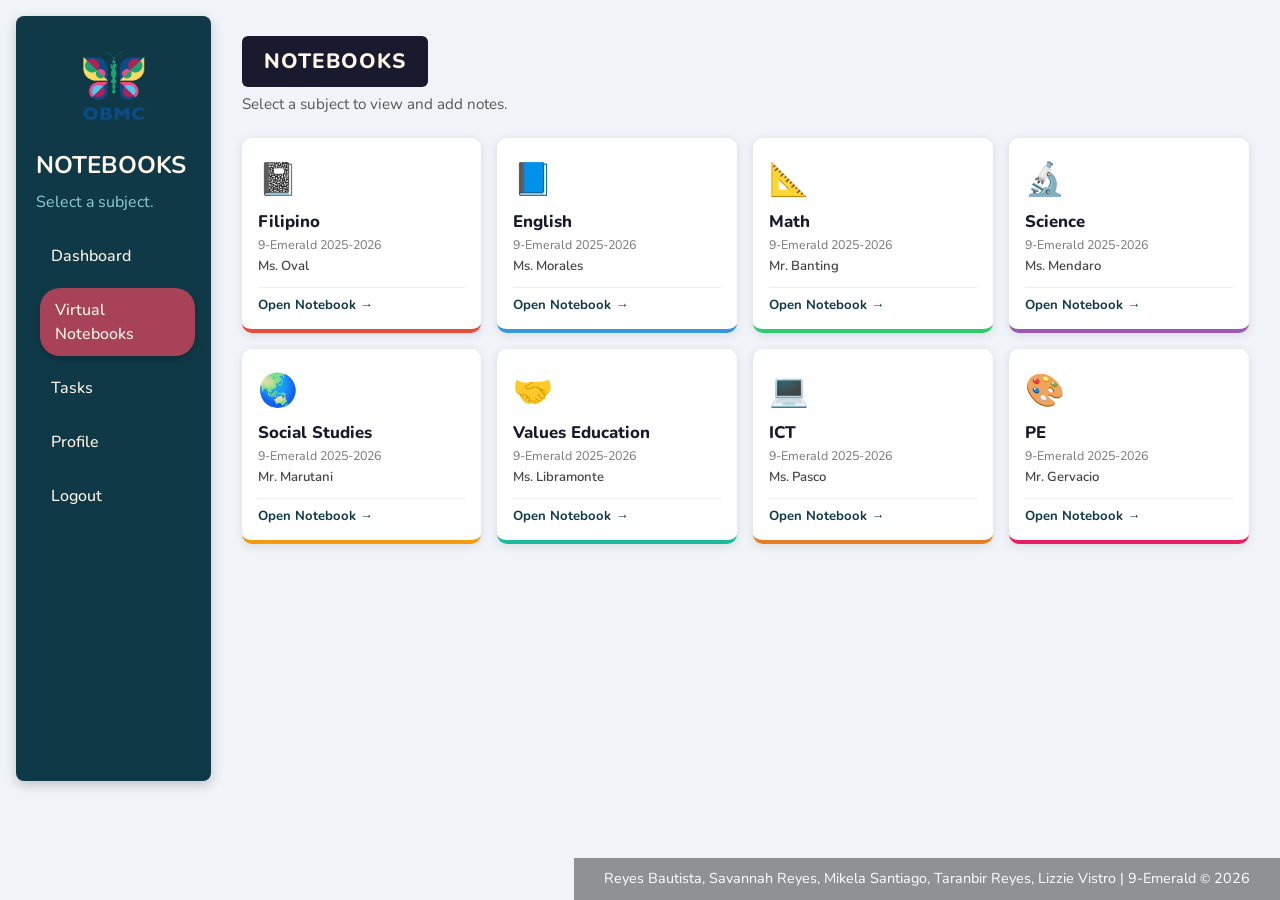
==== notebooks.html @ 1d96b234 "Add files via upload" ====
<!DOCTYPE html>
<html lang="en">
<head>
  <meta charset="UTF-8" />
  <meta name="viewport" content="width=device-width, initial-scale=1.0" />
  <title>Virtual Notebooks | Student Portal</title>

  <link rel="stylesheet" href="https://cdn.jsdelivr.net/npm/bootstrap@5.3.3/dist/css/bootstrap.min.css" />

  <link href="https://fonts.googleapis.com/css2?family=Nunito:wght@400;600;700;800&display=swap" rel="stylesheet" />

  <link rel="stylesheet" href="notebooks.css" />
</head>
<body id="reyes-body">

  <div class="container-fluid p-3">
    <div class="row g-3">

      <div class="col-md-2 mb-2">
        <div id="reyes-sidebar">
          <div class="text-center">
            <img src="logo.png" width="90" alt="School Logo" />
          </div>
          <h4 id="reyes-side-title">NOTEBOOKS</h4>
          <p id="reyes-side-text">Select a subject.</p>
          <a href="dashboard.html">Dashboard</a>
          <a href="notebooks.html" class="active">Virtual Notebooks</a>
          <a href="tasks.html">Tasks</a>
          <a href="profile.html">Profile</a>
          <a href="login.html">Logout</a>
        </div>
      </div>

      <div class="col-md-10">
        <div id="notebooks-main">

          <div id="notebooks-header-badge">NOTEBOOKS</div>
          <p id="notebooks-sub">Select a subject to view and add notes.</p>

          <div class="row g-3" id="subjects-grid">

            <!-- Filipino -->
            <div class="col-6 col-sm-4 col-lg-3">
              <div class="subject-card card-filipino" onclick="openNotebook('Filipino', 'Ms. Oval')">
                <span class="notebook-icon">&#128211;</span>
                <h5>Filipino</h5>
                <span class="card-section">9-Emerald 2025-2026</span>
                <span class="card-teacher">Ms. Oval</span>
                <button class="card-open-btn">Open Notebook &rarr;</button>
              </div>
            </div>

            <!-- English -->
            <div class="col-6 col-sm-4 col-lg-3">
              <div class="subject-card card-english" onclick="openNotebook('English', 'Ms. Morales')">
                <span class="notebook-icon">&#128216;</span>
                <h5>English</h5>
                <span class="card-section">9-Emerald 2025-2026</span>
                <span class="card-teacher">Ms. Morales</span>
                <button class="card-open-btn">Open Notebook &rarr;</button>
              </div>
            </div>

            <!-- Math -->
            <div class="col-6 col-sm-4 col-lg-3">
              <div class="subject-card card-math" onclick="openNotebook('Math', 'Mr. Banting')">
                <span class="notebook-icon">&#128208;</span>
                <h5>Math</h5>
                <span class="card-section">9-Emerald 2025-2026</span>
                <span class="card-teacher">Mr. Banting</span>
                <button class="card-open-btn">Open Notebook &rarr;</button>
              </div>
            </div>

            <!-- Science -->
            <div class="col-6 col-sm-4 col-lg-3">
              <div class="subject-card card-science" onclick="openNotebook('Science', 'Ms. Mendaro')">
                <span class="notebook-icon">&#128300;</span>
                <h5>Science</h5>
                <span class="card-section">9-Emerald 2025-2026</span>
                <span class="card-teacher">Ms. Mendaro</span>
                <button class="card-open-btn">Open Notebook &rarr;</button>
              </div>
            </div>

            <!-- Social Studies -->
            <div class="col-6 col-sm-4 col-lg-3">
              <div class="subject-card card-socstud" onclick="openNotebook('Social Studies', 'Mr. Marutani')">
                <span class="notebook-icon">&#127759;</span>
                <h5>Social Studies</h5>
                <span class="card-section">9-Emerald 2025-2026</span>
                <span class="card-teacher">Mr. Marutani</span>
                <button class="card-open-btn">Open Notebook &rarr;</button>
              </div>
            </div>

            <!-- Values Education -->
            <div class="col-6 col-sm-4 col-lg-3">
              <div class="subject-card card-values" onclick="openNotebook('Values Education', 'Ms. Libramonte')">
                <span class="notebook-icon">&#129309;</span>
                <h5>Values Education</h5>
                <span class="card-section">9-Emerald 2025-2026</span>
                <span class="card-teacher">Ms. Libramonte</span>
                <button class="card-open-btn">Open Notebook &rarr;</button>
              </div>
            </div>

            <!-- ICT -->
            <div class="col-6 col-sm-4 col-lg-3">
              <div class="subject-card card-ict" onclick="openNotebook('ICT', 'Ms. Pasco')">
                <span class="notebook-icon">&#128187;</span>
                <h5>ICT</h5>
                <span class="card-section">9-Emerald 2025-2026</span>
                <span class="card-teacher">Ms. Pasco</span>
                <button class="card-open-btn">Open Notebook &rarr;</button>
              </div>
            </div>

            <!-- PE -->
            <div class="col-6 col-sm-4 col-lg-3">
              <div class="subject-card card-pe" onclick="openNotebook('PE', 'Mr. Gervacio')">
                <span class="notebook-icon">&#127912;</span>
                <h5>PE</h5>
                <span class="card-section">9-Emerald 2025-2026</span>
                <span class="card-teacher">Mr. Gervacio</span>
                <button class="card-open-btn">Open Notebook &rarr;</button>
              </div>
            </div>

          </div>
        </div>
      </div>

    </div>
  </div>

  <div id="notebook-modal-overlay">
    <div id="notebook-modal">
      <div id="notebook-modal-header">
        <h4 id="modal-subject-title">Subject Notebook</h4>
        <button id="notebook-modal-close" onclick="closeNotebook()"></button>
      </div>
      <div id="notebook-modal-body">
        <div id="entries-container"></div>

        <!-- Add note area -->
        <div class="add-note-area">
          <p>Add a new note</p>
          <textarea id="new-note-input" placeholder="Type your note here..."></textarea>
          <button class="add-note-btn" onclick="addNote()">Save Note</button>
        </div>
      </div>
    </div>
  </div>

  <!-- ===== FOOTER ===== -->
  <footer id="reyes-footer">
    <p>Reyes Bautista, Savannah Reyes, Mikela Santiago, Taranbir Reyes, Lizzie Vistro | 9-Emerald <small>&copy;</small> 2026</p>
  </footer>

  <!-- Bootstrap JS -->
  <script src="https://cdn.jsdelivr.net/npm/bootstrap@5.3.3/dist/js/bootstrap.bundle.min.js"></script>

  <!-- Project JS -->
  <script src="proj.js"></script>

  <!-- Notebooks JS -->
  <script src="notebooks.js"></script>

</body>
</html>
---- notebooks.css ----
/* ============================================================
   notebooks.css — Virtual Notebooks Page Styles
   Student Portal System | ICT 9 Fourth Quarter 2025-2026
   ============================================================ */

/* ===== RESET & BASE ===== */
* {
  box-sizing: border-box;
  margin: 0;
  padding: 0;
}

body {
  font-family: 'Nunito', sans-serif;
  min-height: 100vh;
  background-color: #f0f4f8;
}

/* ===== BACKGROUND IMAGE ===== */
#reyes-body::before {
  content: "";
  position: fixed;
  top: 0; left: 0; right: 0; bottom: 0;
  background: url("bg.png") no-repeat center center fixed;
  background-size: cover;
  filter: blur(3px);
  opacity: 0.15;
  z-index: -1;
}

#reyes-body {
  position: relative;
  min-height: 100vh;
  padding-bottom: 60px;
}

/* ===== SIDEBAR ===== */
#reyes-sidebar {
  background-color: #103948;
  padding: 25px 20px;
  border-radius: 8px;
  box-shadow: 0px 4px 12px rgba(0,0,0,0.2);
  display: flex;
  flex-direction: column;
  gap: 10px;
  min-height: 85vh;
  height: auto;
  overflow-wrap: break-word;
  word-wrap: break-word;
  word-break: break-word;
}

#reyes-sidebar img {
  margin-bottom: 10px;
  border-radius: 50%;
  max-width: 100%;
  height: auto;
}

#reyes-side-title {
  color: #fff8e9;
  font-weight: bold;
  margin-bottom: 0;
  overflow-wrap: break-word;
  word-wrap: break-word;
}

#reyes-side-text {
  color: #90cbd4;
  margin-bottom: 10px;
  overflow-wrap: break-word;
  word-wrap: break-word;
}

#reyes-sidebar a {
  display: block;
  color: #fff8e9;
  text-decoration: none;
  padding: 10px 15px;
  border-radius: 20px;
  font-weight: 500;
  transition: all 0.25s ease-in-out;
  overflow-wrap: break-word;
  word-wrap: break-word;
  word-break: break-word;
}

#reyes-sidebar a:hover,
#reyes-sidebar a.active {
  color: #fff8e9;
  background-color: #a74258;
  box-shadow: 0px 4px 8px rgba(0,0,0,0.2);
  transform: translateX(4px);
}

/* ===== MAIN CONTENT AREA ===== */
#notebooks-main {
  padding: 20px 15px;
}

/* Page header badge */
#notebooks-header-badge {
  background-color: #1a1a2e;
  color: #fff8e9;
  font-size: 1.3rem;
  font-weight: 800;
  padding: 10px 22px;
  border-radius: 6px;
  display: inline-block;
  letter-spacing: 1px;
  margin-bottom: 6px;
}

#notebooks-sub {
  color: #555;
  font-size: 0.95rem;
  margin-bottom: 22px;
}

/* ===== SUBJECT CARDS ===== */
.subject-card {
  background: #fff;
  border-radius: 10px;
  padding: 18px 16px 14px;
  box-shadow: 0 2px 10px rgba(0,0,0,0.10);
  transition: transform 0.2s ease, box-shadow 0.2s ease;
  cursor: pointer;
  height: 100%;
  border-bottom: 4px solid transparent;
  position: relative;
  overflow: hidden;
}

.subject-card:hover {
  transform: translateY(-4px);
  box-shadow: 0 8px 20px rgba(0,0,0,0.15);
}

/* Accent colors per subject */
.card-filipino  { border-bottom-color: #e74c3c; }
.card-english   { border-bottom-color: #3498db; }
.card-math      { border-bottom-color: #2ecc71; }
.card-science   { border-bottom-color: #9b59b6; }
.card-socstud   { border-bottom-color: #f39c12; }
.card-values    { border-bottom-color: #1abc9c; }
.card-ict       { border-bottom-color: #e67e22; }
.card-pe     { border-bottom-color: #e91e63; }

.subject-card h5 {
  font-weight: 800;
  font-size: 1.05rem;
  color: #1a1a2e;
  margin-bottom: 4px;
}

.subject-card .notebook-icon {
  font-size: 2rem;
  display: block;
  margin-bottom: 8px;
}

.subject-card .card-section {
  font-size: 0.78rem;
  color: #777;
  display: block;
  margin-bottom: 2px;
}

.subject-card .card-teacher {
  font-size: 0.82rem;
  color: #444;
  font-weight: 600;
  display: block;
  margin-bottom: 10px;
}

.card-open-btn {
  display: block;
  width: 100%;
  background: transparent;
  border: none;
  border-top: 1px solid #eee;
  padding-top: 8px;
  color: #103948;
  font-size: 0.82rem;
  font-weight: 700;
  text-align: left;
  cursor: pointer;
  transition: color 0.2s;
}

.card-open-btn:hover {
  color: #a74258;
}

/* ===== MODAL / NOTEBOOK VIEWER ===== */
#notebook-modal-overlay {
  display: none;
  position: fixed;
  inset: 0;
  background: rgba(10,20,30,0.55);
  z-index: 2000;
  align-items: center;
  justify-content: center;
}

#notebook-modal-overlay.show {
  display: flex;
}

#notebook-modal {
  background: #fff;
  border-radius: 12px;
  width: 90%;
  max-width: 640px;
  max-height: 80vh;
  overflow-y: auto;
  box-shadow: 0 16px 48px rgba(0,0,0,0.3);
  animation: slideUp 0.25s ease;
}

@keyframes slideUp {
  from { transform: translateY(40px); opacity: 0; }
  to   { transform: translateY(0);    opacity: 1; }
}

#notebook-modal-header {
  padding: 20px 24px 14px;
  border-bottom: 1px solid #eee;
  display: flex;
  justify-content: space-between;
  align-items: center;
}

#notebook-modal-header h4 {
  font-weight: 800;
  color: #1a1a2e;
  margin: 0;
}

#notebook-modal-close {
  background: none;
  border: none;
  font-size: 1.4rem;
  cursor: pointer;
  color: #666;
  line-height: 1;
}

#notebook-modal-close:hover {
  color: #a74258;
}

#notebook-modal-body {
  padding: 20px 24px;
}

.notebook-entry {
  background: #f7f9fc;
  border-radius: 8px;
  padding: 14px 16px;
  margin-bottom: 12px;
  border-left: 4px solid #103948;
}

.notebook-entry h6 {
  font-weight: 700;
  color: #103948;
  margin-bottom: 4px;
  font-size: 0.92rem;
}

.notebook-entry p {
  font-size: 0.85rem;
  color: #555;
  margin: 0;
  line-height: 1.6;
}

.notebook-entry .entry-date {
  font-size: 0.75rem;
  color: #999;
  margin-bottom: 6px;
  display: block;
}

.add-note-area {
  margin-top: 16px;
  border-top: 1px solid #eee;
  padding-top: 16px;
}

.add-note-area p {
  font-weight: 700;
  font-size: 0.9rem;
  color: #1a1a2e;
  margin-bottom: 8px;
}

.add-note-area textarea {
  width: 100%;
  border: 1px solid #dde3ea;
  border-radius: 8px;
  padding: 10px 14px;
  font-family: 'Nunito', sans-serif;
  font-size: 0.88rem;
  resize: vertical;
  min-height: 80px;
  outline: none;
  transition: border-color 0.2s;
}

.add-note-area textarea:focus {
  border-color: #103948;
}

.add-note-btn {
  margin-top: 8px;
  background-color: #103948;
  color: #fff8e9;
  border: none;
  border-radius: 20px;
  padding: 8px 22px;
  font-family: 'Nunito', sans-serif;
  font-weight: 700;
  font-size: 0.88rem;
  cursor: pointer;
  transition: background 0.2s, transform 0.15s;
}

.add-note-btn:hover {
  background-color: #a74258;
  transform: translateY(-1px);
}

/* ===== FOOTER ===== */
#reyes-footer {
  position: fixed;
  bottom: 0px;
  right: 0;
  z-index: 1000;
  display: flex;
  justify-content: flex-end;
  width: auto;
  background-color: rgba(120, 120, 120, 0.8) !important;
  padding: 10px 30px;
}

#reyes-footer p {
  color: white !important;
  margin: 0;
  font-size: 0.9rem;
}

/* ===== RESPONSIVE ===== */
@media (max-width: 768px) {
  #reyes-sidebar { min-height: auto; }
  #notebooks-main { padding: 12px 8px; }
}
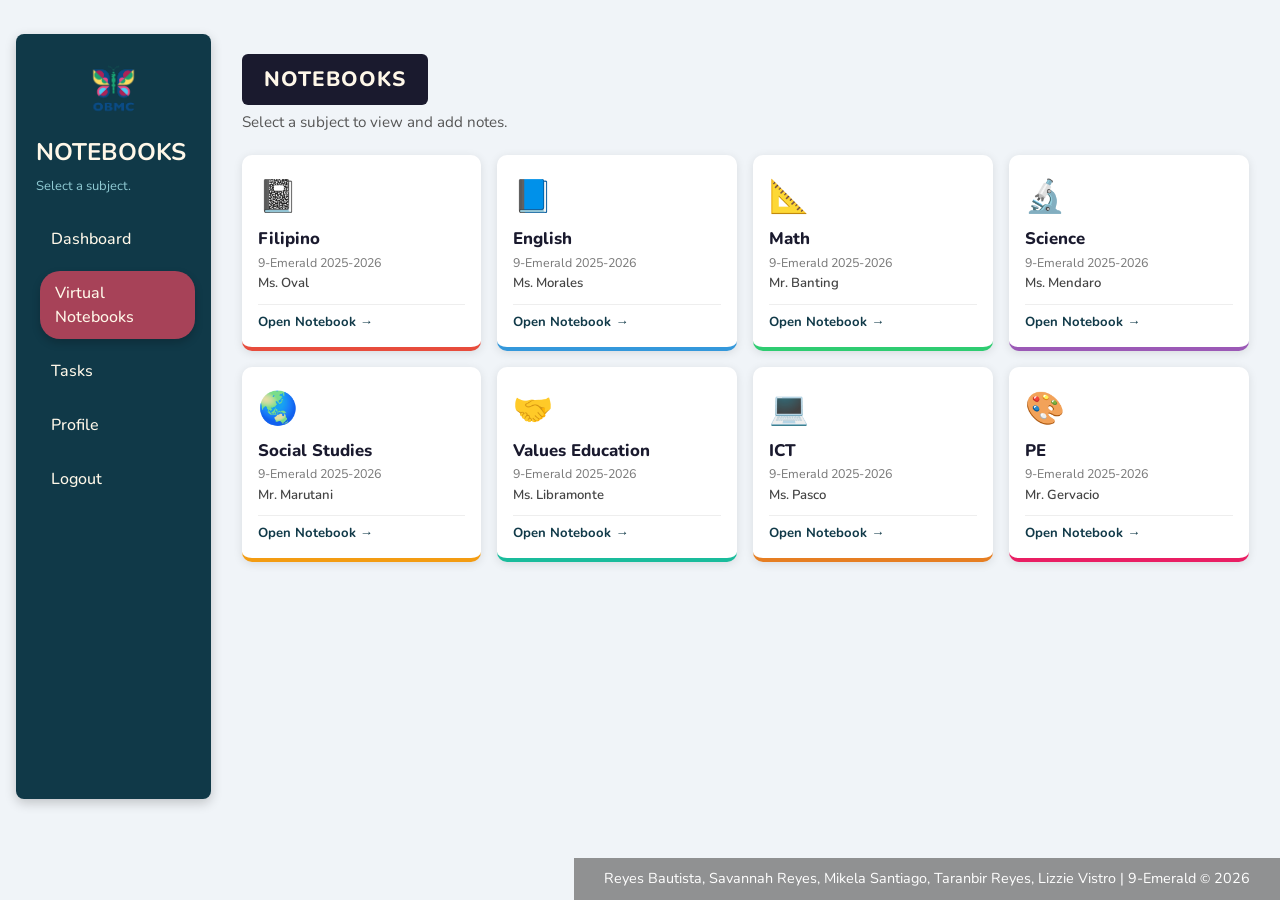
==== commit 883668c5: "Update notebooks.html" ====
--- a/notebooks.html
+++ b/notebooks.html
@@ -9,7 +9,7 @@
 
   <link href="https://fonts.googleapis.com/css2?family=Nunito:wght@400;600;700;800&display=swap" rel="stylesheet" />
 
-  <link rel="stylesheet" href="notebooks.css" />
+  <link rel="stylesheet" href="style.css" />
 </head>
 <body id="reyes-body">
 
@@ -27,7 +27,7 @@
           <a href="notebooks.html" class="active">Virtual Notebooks</a>
           <a href="tasks.html">Tasks</a>
           <a href="profile.html">Profile</a>
-          <a href="login.html">Logout</a>
+          <a href="index.html">Logout</a>
         </div>
       </div>
 
--- a/style.css
+++ b/style.css
@@ -0,0 +1,996 @@
+/* Dashboard Styles */
+#singh-sidebar {
+    background-color: #103948;
+    padding: 25px 20px;
+    border-radius: 8px; 
+    box-shadow: 0px 4px 12px rgba(0,0,0,0.2);
+    display: flex;
+    flex-direction: column;
+    gap: 10px; 
+    min-height: 85vh;
+    height: auto;
+    overflow-wrap: break-word;
+    word-wrap: break-word;
+    word-break: break-word;
+}
+
+#singh-sidebar img {
+    margin-bottom: 10px;
+    border-radius: 50%; 
+    max-width: 100%;
+    height: auto;
+}
+
+#singh-side-title {
+    color: #fff8e9; 
+    font-weight: bold;
+    margin-bottom: 0;
+    overflow-wrap: break-word;
+    word-wrap: break-word;
+}
+
+#singh-side-text {
+    color: #90cbd4;
+    margin-bottom: 10px;
+    overflow-wrap: break-word;
+    word-wrap: break-word;
+}
+
+#singh-sidebar a {
+    display: block;
+    color: #fff8e9;
+    text-decoration: none;
+    padding: 10px 15px;
+    border-radius: 20px;
+    font-weight: 500;
+    overflow-wrap: break-word;
+    word-wrap: break-word;
+    word-break: break-word;
+}
+
+#singh-sidebar a:hover {
+    color: #fff8e9;
+    background-color: #a74258;
+    box-shadow: 0px 4px 8px rgba(0,0,0,0.2);
+    transform: translateX(4px);
+}
+
+#dBod::before {
+    content: "";
+    position: fixed;
+    top: 0; left: 0; right: 0; bottom: 0;
+    background: url("bg.png") no-repeat center center fixed;
+    background-size: cover;
+    filter: blur(3px);
+    opacity: 0.15; 
+    z-index: -1;
+}
+#dBod {
+     background-color: #f8f9fa;
+     font-family: 'Gill Sans', 'Gill Sans MT', Calibri, 'Trebuchet MS', sans-serif;
+     min-height: 1000px;
+     display: flex;
+     flex-direction: column;
+}
+
+#dashTitle {
+    background-color: #1e252b;
+    color: white;
+    display: inline-block;
+    padding: 12px 35px;
+    border-radius: 15px;
+    letter-spacing: 1px;
+    font-size: 32px;
+    margin-bottom: 10px;
+}
+
+.text-muted {
+    color: #333 !important;
+    font-size: 1rem;
+    margin-left: 5px;
+}
+
+.header-section {
+    text-align: left;
+    margin-bottom: 40px !important;
+}
+
+#ictTitle {
+     color: #00cefb !important;
+     font-size: 28px;
+     margin-bottom: 5px;
+     text-align: left;
+}
+
+#currHead {
+     font-size: 22px;
+     text-align: left;
+     margin-bottom: 30px;
+}
+
+#dashBox {
+     background-color: white;
+     padding: 40px;
+     border-radius: 15px;
+     box-shadow: 0 4px 15px rgba(0,0,0,0.1);
+     width: 100%;
+     max-width: 650px;
+     margin-left: 0 !important;
+}
+
+#theList {
+     list-style-type: upper-roman;
+     padding-left: 25px;
+}
+
+#theList> li {
+     font-weight: bold;
+     margin-bottom: 20px;
+}
+
+#quarterHighlight {
+     background-color: #93e9fa;
+     padding: 2px 10px;
+     border-radius: 4px;
+     font-weight: normal;
+}
+
+#theList ul {
+     list-style-type: circle;
+     font-weight: normal;
+     color: #444;
+     margin-top: 10px;
+}
+
+#footerContainer {
+     position: fixed;
+     bottom: 0px;
+     right: 0;
+     z-index: 1000;
+     display: flex;
+     justify-content: flex-end;
+     width: auto;
+}
+
+#footerBox {
+     background-color: rgba(120, 120, 120, 0.8) !important;
+     padding: 10px 30px;
+}
+
+#footerBox p {
+     color: white !important;
+     margin: 0;
+     font-size: 0.9rem;
+}
+
+/* LOGIN PAGE STYLES */
+body {
+    font-family: 'Lucida Sans', 'Lucida Sans Regular', 'Lucida Grande';
+    height: 100vh;
+    display: flex;
+    justify-content: center;
+    align-items: center;
+    position: relative;
+    overflow: hidden;
+}
+
+body::before {
+    content: "";
+    position: absolute;
+    top: 0; left: 0; right: 0; bottom: 0;
+    background: url("bg.png") no-repeat center center fixed;
+    background-size: cover;
+    filter: blur(3px);
+    opacity: 0.25;
+    z-index: -1;
+}
+
+form {
+    padding: 30px;
+    text-align: center;
+    border-radius: 8px;
+    box-shadow: 0px 4px 12px rgba(0,0,0,0.3);
+    width: 320px;
+    background-color: #90cbd4;
+}
+
+img {
+    width: 60px;
+    height: auto;
+    margin-bottom: 10px;
+}
+
+h2 {
+    margin-bottom: 20px;
+    color: #103948;
+}
+
+label {
+    display: block;
+    text-align: left;
+    margin: 10px 0 5px;
+    color: #232323;
+}
+
+#user, #pass {
+    width: 100%;
+    padding: 8px;
+    border-radius: 20px;
+    margin-bottom: 15px;
+    border: none;
+    background-color: #fff8e9;
+}
+
+#stay {
+    margin-right: 5px;
+}
+
+p {
+    font-size: small;
+    color: #555;
+    margin-bottom: 10px;
+}
+
+#login {
+    background-color: #a74258;
+    color:#fff8e9;
+    border-color: #87515c;
+    cursor: pointer;
+}
+
+#reset {
+    background-color: #c9c5b0;
+    border-color: #bab497;
+    margin-left: 10px;
+    cursor: pointer;
+}
+
+details {
+    display: block;
+    margin-top: 15px;
+    background: none;
+    border: none;
+    color: #114716;
+    font-size: small;
+}
+
+/* --- BODY --- */
+#singh-body {
+    font-family: 'Lucida Sans', 'Lucida Sans Regular', 'Lucida Grande', sans-serif;
+    position: relative;
+    min-height: 100vh;
+}
+
+/* BG PICTURE */
+body::before {
+    content: "";
+    position: absolute;
+    top: 0; left: 0; right: 0; bottom: 0;
+    background: url("bg.png") no-repeat center center fixed;
+    background-size: cover;
+    filter: blur(3px);
+    opacity: 0.25;
+    z-index: -1;
+}
+
+/* --- SIDEBAR --- */
+#singh-sidebar {
+    background-color: #103948;
+    padding: 25px 20px;
+    border-radius: 8px; 
+    box-shadow: 0px 4px 12px rgba(0,0,0,0.2);
+    display: flex;
+    flex-direction: column;
+    gap: 10px; 
+    min-height: 85vh;
+    height: auto;
+    overflow-wrap: break-word;
+    word-wrap: break-word;
+    word-break: break-word;
+}
+
+#singh-sidebar img {
+    margin-bottom: 10px;
+    border-radius: 50%; 
+    max-width: 100%;
+    height: auto;
+}
+
+#singh-side-title {
+    color: #fff8e9; 
+    font-weight: bold;
+    margin-bottom: 0;
+    overflow-wrap: break-word;
+    word-wrap: break-word;
+}
+
+#singh-side-text {
+    color: #90cbd4;
+    margin-bottom: 10px;
+    overflow-wrap: break-word;
+    word-wrap: break-word;
+}
+
+#singh-sidebar a {
+    display: block;
+    color: #fff8e9;
+    text-decoration: none;
+    padding: 10px 15px;
+    border-radius: 20px;
+    font-weight: 500;
+    overflow-wrap: break-word;
+    word-wrap: break-word;
+    word-break: break-word;
+    transition: all 0.25s ease-in-out;
+}
+
+#singh-sidebar a:hover {
+    color: #fff8e9;
+    background-color: #a74258;
+    box-shadow: 0px 4px 8px rgba(0,0,0,0.2);
+    transform: translateX(4px);
+}
+
+/* --- TASKS --- */
+#singh-task-heading {
+    background-color: #1e252b;
+    color: white;
+    display: inline-block;
+    padding: 12px 35px;
+    border-radius: 15px;
+    letter-spacing: 1px;
+    font-size: 32px;
+    margin-bottom: 30px; /* Adjusted to visually match the profile page heading gap */
+}
+
+.singh-task-card {
+    background-color: #ffffff; 
+    border-radius: 8px; 
+    padding: 25px;
+    box-shadow: 0px 4px 12px rgba(0,0,0,0.1); 
+    border-left: 5px solid #90cbd4; 
+    transition: 0.3s ease;
+}
+
+.singh-task-card:hover {
+    transform: translateY(-5px);
+    box-shadow: 0px 6px 18px rgba(0,0,0,0.15);
+    border-left-color: #a74258; 
+}
+
+.singh-task-card h3 {
+    font-weight: bold;
+    color: #103948; 
+}
+
+.singh-task-card p {
+    color: #232323; 
+}
+
+.singh-task-card small {
+    color: #757575; 
+}
+
+/* --- BUTTONS --- */
+#singh-btn1,
+#singh-btn2,
+#singh-btn4 {
+    background-color: #a74258; 
+    color: #fff8e9;
+    border: 1px solid #87515c;
+    border-radius: 20px;
+    padding: 6px 16px;
+    cursor: pointer;
+    font-weight: 500;
+    transition: background-color 0.2s;
+}
+
+#singh-btn1:hover,
+#singh-btn2:hover,
+#singh-btn4:hover {
+    background-color: #8c3246; 
+}
+
+#singh-btn3 {
+    background-color: #c9c5b0; 
+    color: #232323;
+    border: 1px solid #bab497;
+    border-radius: 20px;
+    padding: 6px 16px;
+    cursor: pointer;
+    font-weight: 500;
+    transition: background-color 0.2s;
+}
+
+#singh-btn3:hover {
+    background-color: #bab497;
+}
+
+/* --- FOOTER --- */
+#singh-footer {
+    position: fixed;
+    bottom: 0px;
+    right: 0;
+    z-index: 1000;
+    display: flex;
+    justify-content: flex-end;
+    width: auto;
+    background-color: rgba(120, 120, 120, 0.8) !important;
+    padding: 10px 30px;
+}    
+
+#singh-footer p {
+    color: white !important;
+    margin: 0;
+    font-size: 0.9rem;
+}
+
+#singh-sidebar {
+    background-color: #103948;
+    padding: 25px 20px;
+    border-radius: 8px; 
+    box-shadow: 0px 4px 12px rgba(0,0,0,0.2);
+    display: flex;
+    flex-direction: column;
+    gap: 10px; 
+    min-height: 85vh;
+    height: auto;
+    overflow-wrap: break-word;
+    word-wrap: break-word;
+    word-break: break-word;
+}
+
+#singh-sidebar img {
+    margin-bottom: 10px;
+    border-radius: 50%; 
+    max-width: 100%;
+    height: auto;
+}
+
+#singh-side-title {
+    color: #fff8e9; 
+    font-weight: bold;
+    margin-bottom: 0;
+    overflow-wrap: break-word;
+    word-wrap: break-word;
+}
+
+#singh-side-text {
+    color: #90cbd4;
+    margin-bottom: 10px;
+    overflow-wrap: break-word;
+    word-wrap: break-word;
+}
+
+#singh-sidebar a {
+    display: block;
+    color: #fff8e9;
+    text-decoration: none;
+    padding: 10px 15px;
+    border-radius: 20px;
+    font-weight: 500;
+    transition: all 0.25s ease-in-out;
+    overflow-wrap: break-word;
+    word-wrap: break-word;
+    word-break: break-word;
+}
+
+#singh-sidebar a:hover {
+    color: #fff8e9;
+    background-color: #a74258;
+    box-shadow: 0px 4px 8px rgba(0,0,0,0.2);
+    transform: translateX(4px);
+}
+
+#nathan-body {
+     background-color: #f8f9fa;
+     font-family: 'Gill Sans', 'Gill Sans MT', Calibri, 'Trebuchet MS', sans-serif;
+     min-height: 1000px;
+     display: flex;
+     flex-direction: column;
+     position: relative;
+}
+
+#nathan-body::before {
+     content: "";
+     position: fixed;
+     top: 0; left: 0; right: 0; bottom: 0;
+     background: url("bg.png") no-repeat center center fixed;
+     background-size: cover;
+     filter: blur(3px);
+     opacity: 0.15;
+     z-index: -1;
+}
+
+#profileTitle {
+    background-color: #1e252b;
+    color: white;
+    display: inline-block;
+    padding: 12px 35px;
+    border-radius: 15px;
+    letter-spacing: 1px;
+    font-size: 32px;
+    margin-bottom: 10px;
+}
+
+.text-muted {
+    color: #333 !important;
+    font-size: 1rem;
+    margin-left: 5px;
+}
+
+.header-section {
+    text-align: left;
+    margin-bottom: 40px !important;
+}
+
+.profile-layout-container {
+     display: flex;
+     align-items: flex-start;
+     justify-content: center;
+     gap: 50px;
+     margin-top: 20px;
+     width: 100%;
+}
+
+.avatar-upload-box {
+     display: flex;
+     flex-direction: column;
+     align-items: center;
+     gap: 20px;
+}
+
+.profile-avatar-wrapper {
+     width: 160px;
+     height: 160px;
+     border-radius: 50%;
+     overflow: hidden;
+     background-color: #79ebff;
+     box-shadow: 0 4px 10px rgba(0,0,0,0.1);
+}
+
+.profile-avatar-wrapper img {
+     width: 100%;
+     height: 100%;
+     object-fit: cover;
+}
+
+.file-input-wrapper input[type="file"] {
+     font-size: 0.9rem;
+     color: #444;
+     background-color: #ffffff;
+     border: 1px solid #dee2e6;
+     border-radius: 4px;
+     padding: 6px 12px;
+     max-width: 230px;
+}
+
+#infoCardBox {
+     background-color: #ffffff;
+     padding: 40px;
+     border-radius: 15px;
+     box-shadow: 0 4px 20px rgba(0,0,0,0.08);
+     width: 100%;
+     max-width: 420px;
+     display: flex;
+     flex-direction: column;
+     gap: 22px;
+}
+
+.card-info-title {
+     font-size: 24px;
+     font-weight: bold;
+     color: #212529;
+     margin-bottom: 5px;
+}
+
+.info-field-group {
+     display: flex;
+     flex-direction: column;
+     gap: 2px;
+}
+
+.info-field-group label {
+     font-size: 0.85rem;
+     color: #8c9399;
+     font-weight: 500;
+}
+
+.info-field-group p {
+     font-size: 1rem;
+     color: #212529;
+     margin: 0;
+     font-weight: 500;
+     word-break: break-all;
+}
+
+#btnChangePassword {
+     background-color: #00cefb;
+     color: #000000;
+     font-weight: 600;
+     border: none;
+     border-radius: 8px;
+     padding: 12px;
+     width: 100%;
+     margin-top: 10px;
+     transition: background-color 0.2s ease-in-out;
+}
+
+#btnChangePassword:hover {
+     background-color: #00b4dc;
+     color: #000000;
+}
+
+/* COMPLEX FOOTER IDs APPLIED HERE */
+#nathan-footer {
+    position: fixed;
+     bottom: 0px;
+     right: 0;
+     z-index: 1000;
+     display: flex;
+     justify-content: flex-end;
+     width: auto;
+    background-color: rgba(120, 120, 120, 0.8) !important;
+    padding: 10px 30px;
+}    
+
+#nathan-footer p {
+     color: white !important;
+     margin: 0;
+     font-size: 0.9rem;
+}
+
+
+* {
+  box-sizing: border-box;
+  margin: 0;
+  padding: 0;
+}
+
+body {
+  font-family: 'Nunito', sans-serif;
+  min-height: 100vh;
+  background-color: #f0f4f8;
+}
+
+/* ===== BACKGROUND IMAGE ===== */
+#reyes-body::before {
+  content: "";
+  position: fixed;
+  top: 0; left: 0; right: 0; bottom: 0;
+  background: url("bg.png") no-repeat center center fixed;
+  background-size: cover;
+  filter: blur(3px);
+  opacity: 0.15;
+  z-index: -1;
+}
+
+#reyes-body {
+  position: relative;
+  min-height: 100vh;
+  padding-bottom: 60px;
+}
+
+/* ===== SIDEBAR ===== */
+#reyes-sidebar {
+  background-color: #103948;
+  padding: 25px 20px;
+  border-radius: 8px;
+  box-shadow: 0px 4px 12px rgba(0,0,0,0.2);
+  display: flex;
+  flex-direction: column;
+  gap: 10px;
+  min-height: 85vh;
+  height: auto;
+  overflow-wrap: break-word;
+  word-wrap: break-word;
+  word-break: break-word;
+}
+
+#reyes-sidebar img {
+  margin-bottom: 10px;
+  border-radius: 50%;
+  max-width: 100%;
+  height: auto;
+}
+
+#reyes-side-title {
+  color: #fff8e9;
+  font-weight: bold;
+  margin-bottom: 0;
+  overflow-wrap: break-word;
+  word-wrap: break-word;
+}
+
+#reyes-side-text {
+  color: #90cbd4;
+  margin-bottom: 10px;
+  overflow-wrap: break-word;
+  word-wrap: break-word;
+}
+
+#reyes-sidebar a {
+  display: block;
+  color: #fff8e9;
+  text-decoration: none;
+  padding: 10px 15px;
+  border-radius: 20px;
+  font-weight: 500;
+  transition: all 0.25s ease-in-out;
+  overflow-wrap: break-word;
+  word-wrap: break-word;
+  word-break: break-word;
+}
+
+#reyes-sidebar a:hover,
+#reyes-sidebar a.active {
+  color: #fff8e9;
+  background-color: #a74258;
+  box-shadow: 0px 4px 8px rgba(0,0,0,0.2);
+  transform: translateX(4px);
+}
+
+/* ===== MAIN CONTENT AREA ===== */
+#notebooks-main {
+  padding: 20px 15px;
+}
+
+/* Page header badge */
+#notebooks-header-badge {
+  background-color: #1a1a2e;
+  color: #fff8e9;
+  font-size: 1.3rem;
+  font-weight: 800;
+  padding: 10px 22px;
+  border-radius: 6px;
+  display: inline-block;
+  letter-spacing: 1px;
+  margin-bottom: 6px;
+}
+
+#notebooks-sub {
+  color: #555;
+  font-size: 0.95rem;
+  margin-bottom: 22px;
+}
+
+/* ===== SUBJECT CARDS ===== */
+.subject-card {
+  background: #fff;
+  border-radius: 10px;
+  padding: 18px 16px 14px;
+  box-shadow: 0 2px 10px rgba(0,0,0,0.10);
+  transition: transform 0.2s ease, box-shadow 0.2s ease;
+  cursor: pointer;
+  height: 100%;
+  border-bottom: 4px solid transparent;
+  position: relative;
+  overflow: hidden;
+}
+
+.subject-card:hover {
+  transform: translateY(-4px);
+  box-shadow: 0 8px 20px rgba(0,0,0,0.15);
+}
+
+/* Accent colors per subject */
+.card-filipino  { border-bottom-color: #e74c3c; }
+.card-english   { border-bottom-color: #3498db; }
+.card-math      { border-bottom-color: #2ecc71; }
+.card-science   { border-bottom-color: #9b59b6; }
+.card-socstud   { border-bottom-color: #f39c12; }
+.card-values    { border-bottom-color: #1abc9c; }
+.card-ict       { border-bottom-color: #e67e22; }
+.card-pe     { border-bottom-color: #e91e63; }
+
+.subject-card h5 {
+  font-weight: 800;
+  font-size: 1.05rem;
+  color: #1a1a2e;
+  margin-bottom: 4px;
+}
+
+.subject-card .notebook-icon {
+  font-size: 2rem;
+  display: block;
+  margin-bottom: 8px;
+}
+
+.subject-card .card-section {
+  font-size: 0.78rem;
+  color: #777;
+  display: block;
+  margin-bottom: 2px;
+}
+
+.subject-card .card-teacher {
+  font-size: 0.82rem;
+  color: #444;
+  font-weight: 600;
+  display: block;
+  margin-bottom: 10px;
+}
+
+.card-open-btn {
+  display: block;
+  width: 100%;
+  background: transparent;
+  border: none;
+  border-top: 1px solid #eee;
+  padding-top: 8px;
+  color: #103948;
+  font-size: 0.82rem;
+  font-weight: 700;
+  text-align: left;
+  cursor: pointer;
+  transition: color 0.2s;
+}
+
+.card-open-btn:hover {
+  color: #a74258;
+}
+
+/* ===== MODAL / NOTEBOOK VIEWER ===== */
+#notebook-modal-overlay {
+  display: none;
+  position: fixed;
+  inset: 0;
+  background: rgba(10,20,30,0.55);
+  z-index: 2000;
+  align-items: center;
+  justify-content: center;
+}
+
+#notebook-modal-overlay.show {
+  display: flex;
+}
+
+#notebook-modal {
+  background: #fff;
+  border-radius: 12px;
+  width: 90%;
+  max-width: 640px;
+  max-height: 80vh;
+  overflow-y: auto;
+  box-shadow: 0 16px 48px rgba(0,0,0,0.3);
+  animation: slideUp 0.25s ease;
+}
+
+@keyframes slideUp {
+  from { transform: translateY(40px); opacity: 0; }
+  to   { transform: translateY(0);    opacity: 1; }
+}
+
+#notebook-modal-header {
+  padding: 20px 24px 14px;
+  border-bottom: 1px solid #eee;
+  display: flex;
+  justify-content: space-between;
+  align-items: center;
+}
+
+#notebook-modal-header h4 {
+  font-weight: 800;
+  color: #1a1a2e;
+  margin: 0;
+}
+
+#notebook-modal-close {
+  background: none;
+  border: none;
+  font-size: 1.4rem;
+  cursor: pointer;
+  color: #666;
+  line-height: 1;
+}
+
+#notebook-modal-close:hover {
+  color: #a74258;
+}
+
+#notebook-modal-body {
+  padding: 20px 24px;
+}
+
+.notebook-entry {
+  background: #f7f9fc;
+  border-radius: 8px;
+  padding: 14px 16px;
+  margin-bottom: 12px;
+  border-left: 4px solid #103948;
+}
+
+.notebook-entry h6 {
+  font-weight: 700;
+  color: #103948;
+  margin-bottom: 4px;
+  font-size: 0.92rem;
+}
+
+.notebook-entry p {
+  font-size: 0.85rem;
+  color: #555;
+  margin: 0;
+  line-height: 1.6;
+}
+
+.notebook-entry .entry-date {
+  font-size: 0.75rem;
+  color: #999;
+  margin-bottom: 6px;
+  display: block;
+}
+
+.add-note-area {
+  margin-top: 16px;
+  border-top: 1px solid #eee;
+  padding-top: 16px;
+}
+
+.add-note-area p {
+  font-weight: 700;
+  font-size: 0.9rem;
+  color: #1a1a2e;
+  margin-bottom: 8px;
+}
+
+.add-note-area textarea {
+  width: 100%;
+  border: 1px solid #dde3ea;
+  border-radius: 8px;
+  padding: 10px 14px;
+  font-family: 'Nunito', sans-serif;
+  font-size: 0.88rem;
+  resize: vertical;
+  min-height: 80px;
+  outline: none;
+  transition: border-color 0.2s;
+}
+
+.add-note-area textarea:focus {
+  border-color: #103948;
+}
+
+.add-note-btn {
+  margin-top: 8px;
+  background-color: #103948;
+  color: #fff8e9;
+  border: none;
+  border-radius: 20px;
+  padding: 8px 22px;
+  font-family: 'Nunito', sans-serif;
+  font-weight: 700;
+  font-size: 0.88rem;
+  cursor: pointer;
+  transition: background 0.2s, transform 0.15s;
+}
+
+.add-note-btn:hover {
+  background-color: #a74258;
+  transform: translateY(-1px);
+}
+
+/* ===== FOOTER ===== */
+#reyes-footer {
+  position: fixed;
+  bottom: 0px;
+  right: 0;
+  z-index: 1000;
+  display: flex;
+  justify-content: flex-end;
+  width: auto;
+  background-color: rgba(120, 120, 120, 0.8) !important;
+  padding: 10px 30px;
+}
+
+#reyes-footer p {
+  color: white !important;
+  margin: 0;
+  font-size: 0.9rem;
+}
+
+/* ===== RESPONSIVE ===== */
+@media (max-width: 768px) {
+  #reyes-sidebar { min-height: auto; }
+  #notebooks-main { padding: 12px 8px; }
+}
